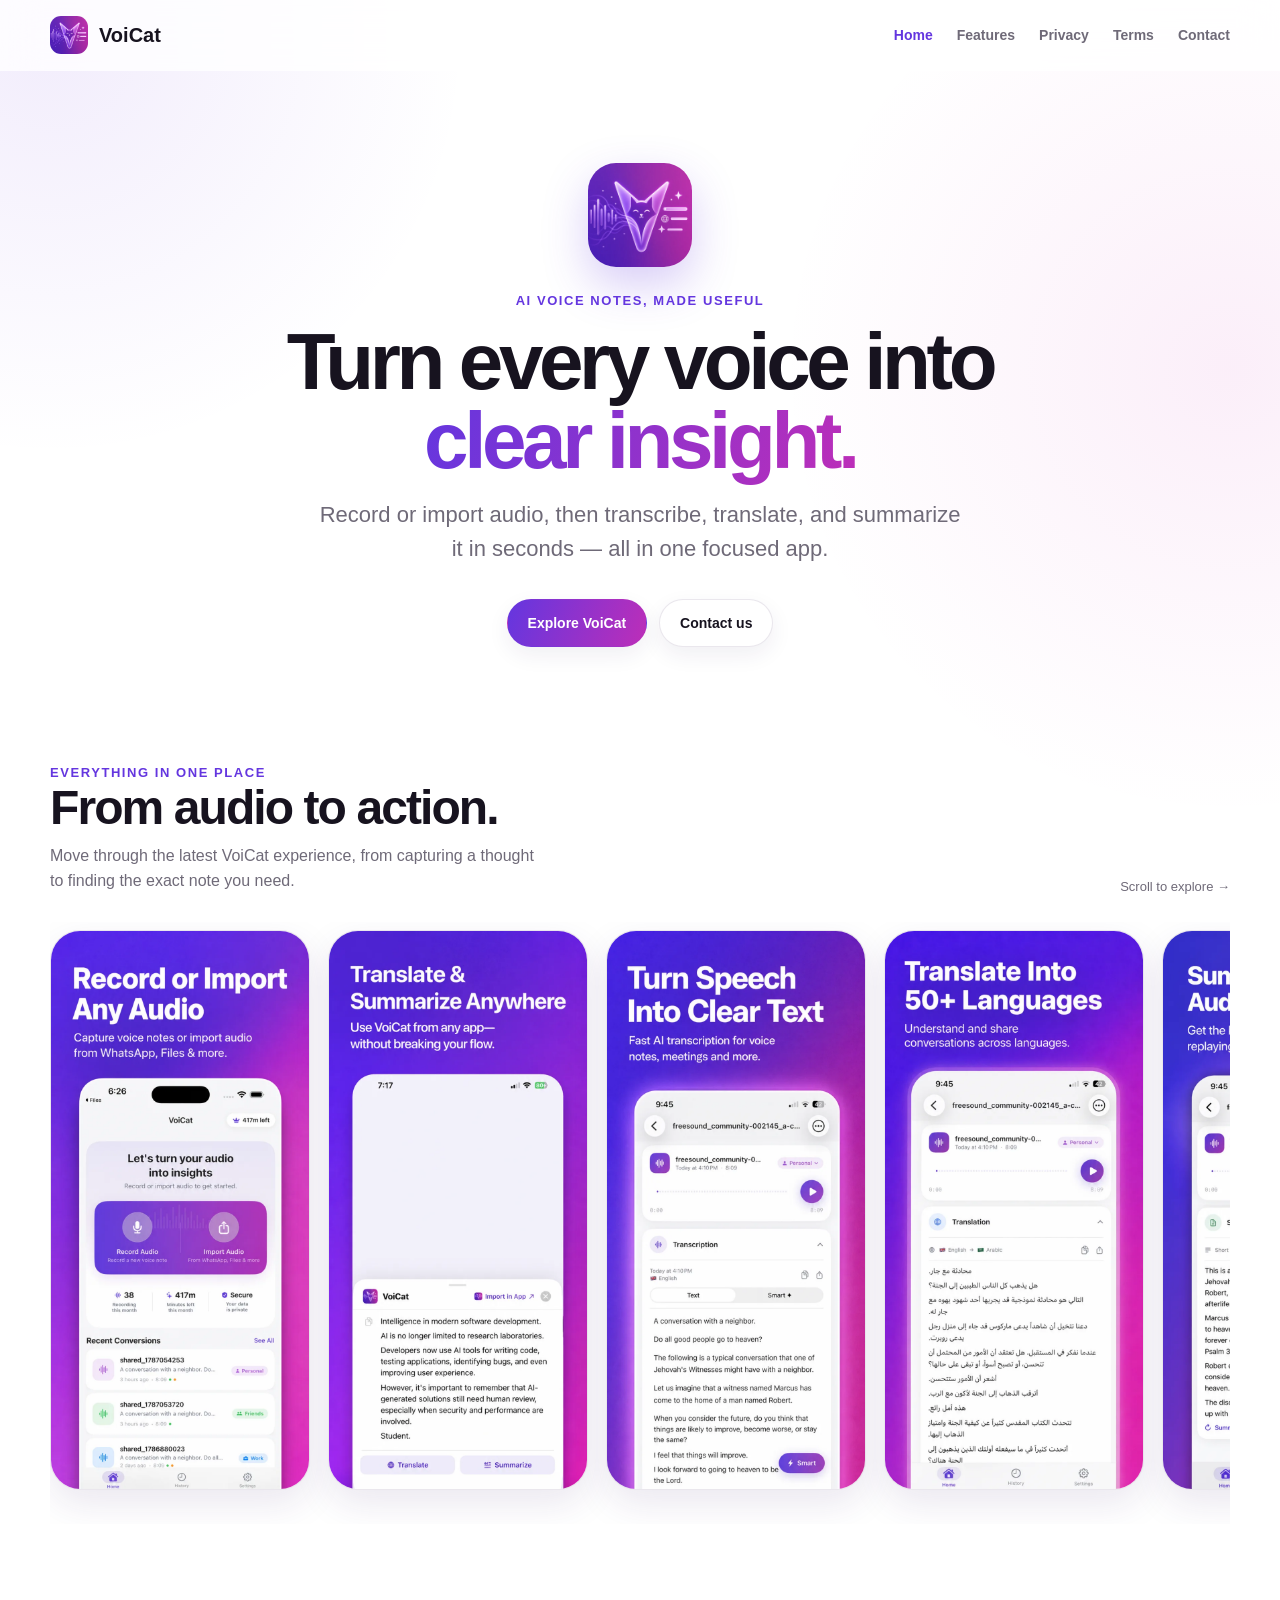
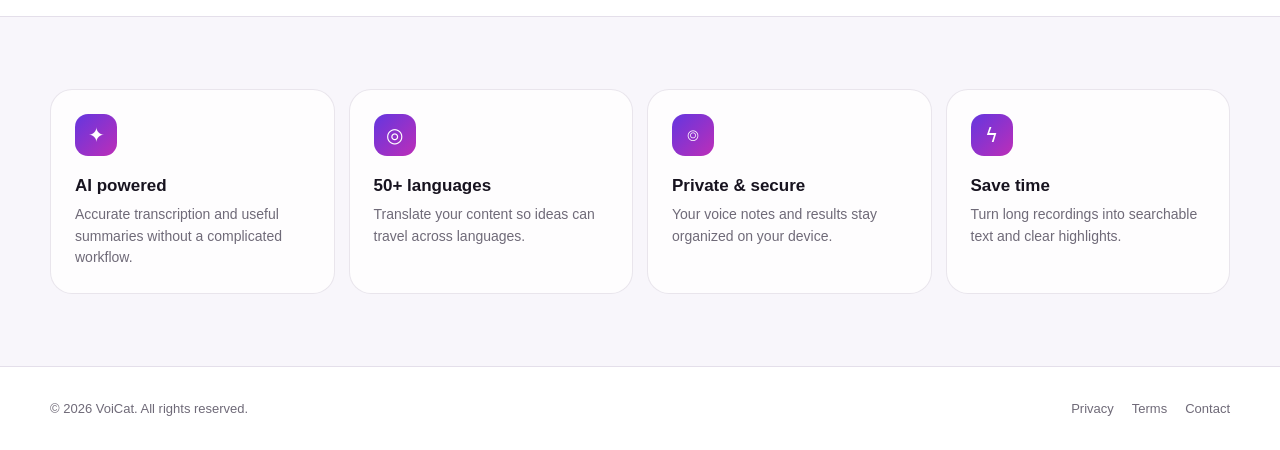
==== index.html @ 08f3bf91 "Add files via upload" ====
<!doctype html>
<html lang="en">
<head>
  <meta charset="utf-8">
  <meta name="viewport" content="width=device-width, initial-scale=1">
  <meta name="description" content="VoiCat turns voice notes into accurate transcripts, translations, and useful summaries.">
  <meta name="theme-color" content="#6b35df">
  <title>VoiCat — AI Voice Notes</title>
  <style>
    :root {
      --ink: #17131f;
      --muted: #6f6a78;
      --purple: #6436df;
      --pink: #bd2eb8;
      --line: rgba(63, 42, 91, .11);
      --paper: #fff;
      --soft: #f8f6fb;
      --shadow: 0 22px 55px rgba(77, 42, 143, .14);
    }

    * { box-sizing: border-box; }
    html { scroll-behavior: smooth; }
    body {
      margin: 0;
      color: var(--ink);
      background:
        radial-gradient(circle at 4% 2%, rgba(112, 55, 223, .09), transparent 26rem),
        radial-gradient(circle at 96% 18%, rgba(206, 45, 180, .08), transparent 28rem),
        var(--paper);
      font-family: -apple-system, BlinkMacSystemFont, "SF Pro Display", "Segoe UI", sans-serif;
      -webkit-font-smoothing: antialiased;
    }

    a { color: inherit; }
    img { display: block; max-width: 100%; }
    .wrap { width: min(1180px, calc(100% - 40px)); margin-inline: auto; }

    .nav {
      position: sticky;
      top: 0;
      z-index: 20;
      border-bottom: 1px solid transparent;
      background: rgba(255, 255, 255, .78);
      backdrop-filter: blur(18px);
      transition: border-color .2s ease, box-shadow .2s ease;
    }
    .nav.scrolled { border-color: var(--line); box-shadow: 0 8px 28px rgba(36, 20, 66, .06); }
    .nav-inner { min-height: 70px; display: flex; align-items: center; justify-content: space-between; gap: 24px; }
    .brand { display: inline-flex; align-items: center; gap: 11px; font-size: 20px; font-weight: 800; text-decoration: none; }
    .brand img { width: 38px; height: 38px; border-radius: 11px; }
    .nav-links { display: flex; align-items: center; gap: 24px; }
    .nav-links a { color: var(--muted); font-size: 14px; font-weight: 600; text-decoration: none; transition: color .2s ease; }
    .nav-links a:hover, .nav-links a.active { color: var(--purple); }

    .hero { padding: 92px 0 74px; text-align: center; }
    .hero-icon { width: 104px; height: 104px; margin: 0 auto 26px; border-radius: 28px; box-shadow: 0 18px 45px rgba(100, 54, 223, .25); }
    .eyebrow { color: var(--purple); font-size: 13px; font-weight: 800; letter-spacing: .12em; text-transform: uppercase; }
    h1 { max-width: 820px; margin: 14px auto 18px; font-size: clamp(46px, 7vw, 80px); line-height: .99; letter-spacing: -.055em; }
    .gradient-text { color: var(--purple); background: linear-gradient(110deg, var(--purple), var(--pink)); -webkit-background-clip: text; background-clip: text; -webkit-text-fill-color: transparent; }
    .lead { max-width: 650px; margin: 0 auto; color: var(--muted); font-size: clamp(18px, 2vw, 22px); line-height: 1.55; }
    .hero-actions { display: flex; justify-content: center; flex-wrap: wrap; gap: 12px; margin-top: 32px; }
    .button { display: inline-flex; align-items: center; justify-content: center; min-height: 48px; padding: 0 20px; border: 1px solid var(--line); border-radius: 999px; background: white; font-size: 14px; font-weight: 750; text-decoration: none; box-shadow: 0 8px 22px rgba(42, 22, 78, .07); transition: transform .2s ease, box-shadow .2s ease, border-color .2s ease; }
    .button.primary { color: white; border-color: transparent; background: linear-gradient(110deg, var(--purple), var(--pink)); }
    .button:hover { transform: translateY(-2px); border-color: rgba(100, 54, 223, .35); box-shadow: 0 14px 28px rgba(72, 39, 132, .13); }

    .features { padding: 44px 0 92px; }
    .section-head { display: flex; align-items: end; justify-content: space-between; gap: 30px; margin-bottom: 28px; }
    .section-head h2 { margin: 0 0 8px; font-size: clamp(30px, 4vw, 48px); letter-spacing: -.04em; }
    .section-head p { max-width: 500px; margin: 0; color: var(--muted); line-height: 1.6; }
    .scroll-hint { flex: none; color: var(--muted); font-size: 13px; }
    .showcase { display: grid; grid-auto-flow: column; grid-auto-columns: minmax(260px, 340px); gap: 18px; overflow-x: auto; padding: 8px 2px 34px; scroll-snap-type: x mandatory; scrollbar-width: thin; scrollbar-color: rgba(100, 54, 223, .35) transparent; }
    .screen-card { position: relative; overflow: hidden; border: 1px solid var(--line); border-radius: 30px; background: white; box-shadow: 0 14px 36px rgba(58, 31, 107, .1); scroll-snap-align: start; transition: transform .25s ease, box-shadow .25s ease; }
    .screen-card:hover { transform: translateY(-7px); box-shadow: var(--shadow); }
    .screen-card img { width: 100%; height: auto; }

    .benefits { border-block: 1px solid var(--line); background: var(--soft); padding: 72px 0; }
    .benefit-grid { display: grid; grid-template-columns: repeat(4, 1fr); gap: 14px; }
    .benefit { min-height: 170px; padding: 24px; border: 1px solid var(--line); border-radius: 22px; background: rgba(255, 255, 255, .76); transition: transform .2s ease, background .2s ease; }
    .benefit:hover { transform: translateY(-3px); background: white; }
    .benefit-icon { width: 42px; height: 42px; display: grid; place-items: center; margin-bottom: 20px; border-radius: 13px; color: white; background: linear-gradient(135deg, var(--purple), var(--pink)); font-size: 20px; }
    .benefit h3 { margin: 0 0 8px; font-size: 17px; }
    .benefit p { margin: 0; color: var(--muted); font-size: 14px; line-height: 1.55; }

    footer { padding: 34px 0; }
    .footer-inner { display: flex; justify-content: space-between; align-items: center; gap: 20px; color: var(--muted); font-size: 13px; }
    .footer-links { display: flex; flex-wrap: wrap; gap: 18px; }
    .footer-links a { text-decoration: none; }
    .footer-links a:hover { color: var(--purple); }

    @media (max-width: 780px) {
      .wrap { width: min(100% - 28px, 1180px); }
      .nav-inner { flex-wrap: wrap; padding: 10px 0; }
      .nav-links { order: 2; width: 100%; justify-content: space-between; gap: 10px; }
      .hero { padding: 66px 0 50px; }
      .section-head { display: block; }
      .scroll-hint { display: block; margin-top: 14px; }
      .benefit-grid { grid-template-columns: repeat(2, 1fr); }
    }
    @media (max-width: 480px) {
      .nav-inner { min-height: 62px; }
      .brand span { font-size: 18px; }
      .brand img { width: 34px; height: 34px; }
      .nav-links a { font-size: 13px; }
      .hero-icon { width: 88px; height: 88px; border-radius: 24px; }
      .showcase { grid-auto-columns: 82%; }
      .benefit-grid { grid-template-columns: 1fr; }
      .footer-inner { align-items: flex-start; flex-direction: column; }
    }
    @media (prefers-reduced-motion: reduce) {
      html { scroll-behavior: auto; }
      *, *::before, *::after { transition-duration: .01ms !important; }
    }
  </style>
</head>
<body>
  <header class="nav" id="nav">
    <div class="wrap nav-inner">
      <a class="brand" href="#top" aria-label="VoiCat home">
        <img src="assets/voicat-icon.webp" alt="" width="38" height="38">
        <span>VoiCat</span>
      </a>
      <nav class="nav-links" aria-label="Main navigation">
        <a href="index.html" class="active" aria-current="page">Home</a>
        <a href="#features">Features</a>
        <a href="privacy.html">Privacy</a>
        <a href="terms.html">Terms</a>
        <a href="contact.html">Contact</a>
      </nav>
    </div>
  </header>

  <main id="top">
    <section class="hero wrap">
      <img class="hero-icon" src="assets/voicat-icon.webp" alt="VoiCat app icon" width="104" height="104">
      <div class="eyebrow">AI voice notes, made useful</div>
      <h1>Turn every voice into <span class="gradient-text">clear insight.</span></h1>
      <p class="lead">Record or import audio, then transcribe, translate, and summarize it in seconds — all in one focused app.</p>
      <div class="hero-actions">
        <a class="button primary" href="#features">Explore VoiCat</a>
        <a class="button" href="contact.html">Contact us</a>
      </div>
    </section>

    <section class="features" id="features">
      <div class="wrap">
        <div class="section-head">
          <div>
            <div class="eyebrow">Everything in one place</div>
            <h2>From audio to action.</h2>
            <p>Move through the latest VoiCat experience, from capturing a thought to finding the exact note you need.</p>
          </div>
          <span class="scroll-hint">Scroll to explore →</span>
        </div>

        <div class="showcase" aria-label="VoiCat app screenshots">
          <article class="screen-card"><img src="assets/01-record-import.webp" alt="Record or import audio in VoiCat" width="770" height="1666" loading="eager"></article>
          <article class="screen-card"><img src="assets/02-extension.webp" alt="Import audio with the VoiCat share extension" width="770" height="1666" loading="lazy"></article>
          <article class="screen-card"><img src="assets/03-transcription.webp" alt="Accurate AI transcription in VoiCat" width="770" height="1666" loading="lazy"></article>
          <article class="screen-card"><img src="assets/04-translation.webp" alt="Translate notes into more than 50 languages" width="770" height="1666" loading="lazy"></article>
          <article class="screen-card"><img src="assets/05-summary.webp" alt="Create quick AI summaries in VoiCat" width="770" height="1666" loading="lazy"></article>
          <article class="screen-card"><img src="assets/06-organize-private.webp" alt="Organize voice notes privately in VoiCat" width="770" height="1666" loading="lazy"></article>
        </div>
      </div>
    </section>

    <section class="benefits" aria-label="Key benefits">
      <div class="wrap benefit-grid">
        <article class="benefit"><div class="benefit-icon" aria-hidden="true">✦</div><h3>AI powered</h3><p>Accurate transcription and useful summaries without a complicated workflow.</p></article>
        <article class="benefit"><div class="benefit-icon" aria-hidden="true">◎</div><h3>50+ languages</h3><p>Translate your content so ideas can travel across languages.</p></article>
        <article class="benefit"><div class="benefit-icon" aria-hidden="true">⌾</div><h3>Private & secure</h3><p>Your voice notes and results stay organized on your device.</p></article>
        <article class="benefit"><div class="benefit-icon" aria-hidden="true">ϟ</div><h3>Save time</h3><p>Turn long recordings into searchable text and clear highlights.</p></article>
      </div>
    </section>
  </main>

  <footer>
    <div class="wrap footer-inner">
      <span>© 2026 VoiCat. All rights reserved.</span>
      <div class="footer-links">
        <a href="privacy.html">Privacy</a>
        <a href="terms.html">Terms</a>
        <a href="contact.html">Contact</a>
      </div>
    </div>
  </footer>

  <script>
    const nav = document.querySelector('#nav');
    const updateNav = () => nav.classList.toggle('scrolled', window.scrollY > 10);
    const homeLink = document.querySelector('.nav-links a[href="index.html"]');
    const featuresLink = document.querySelector('.nav-links a[href="#features"]');
    const setHomeSection = (section) => {
      homeLink.classList.toggle('active', section === 'home');
      featuresLink.classList.toggle('active', section === 'features');
      homeLink.toggleAttribute('aria-current', section === 'home');
      featuresLink.toggleAttribute('aria-current', section === 'features');
    };
    const featuresObserver = new IntersectionObserver(([entry]) => {
      setHomeSection(entry.isIntersecting ? 'features' : 'home');
    }, { rootMargin: '-30% 0px -55% 0px' });
    featuresObserver.observe(document.querySelector('#features'));
    updateNav();
    window.addEventListener('scroll', updateNav, { passive: true });
  </script>
</body>
</html>
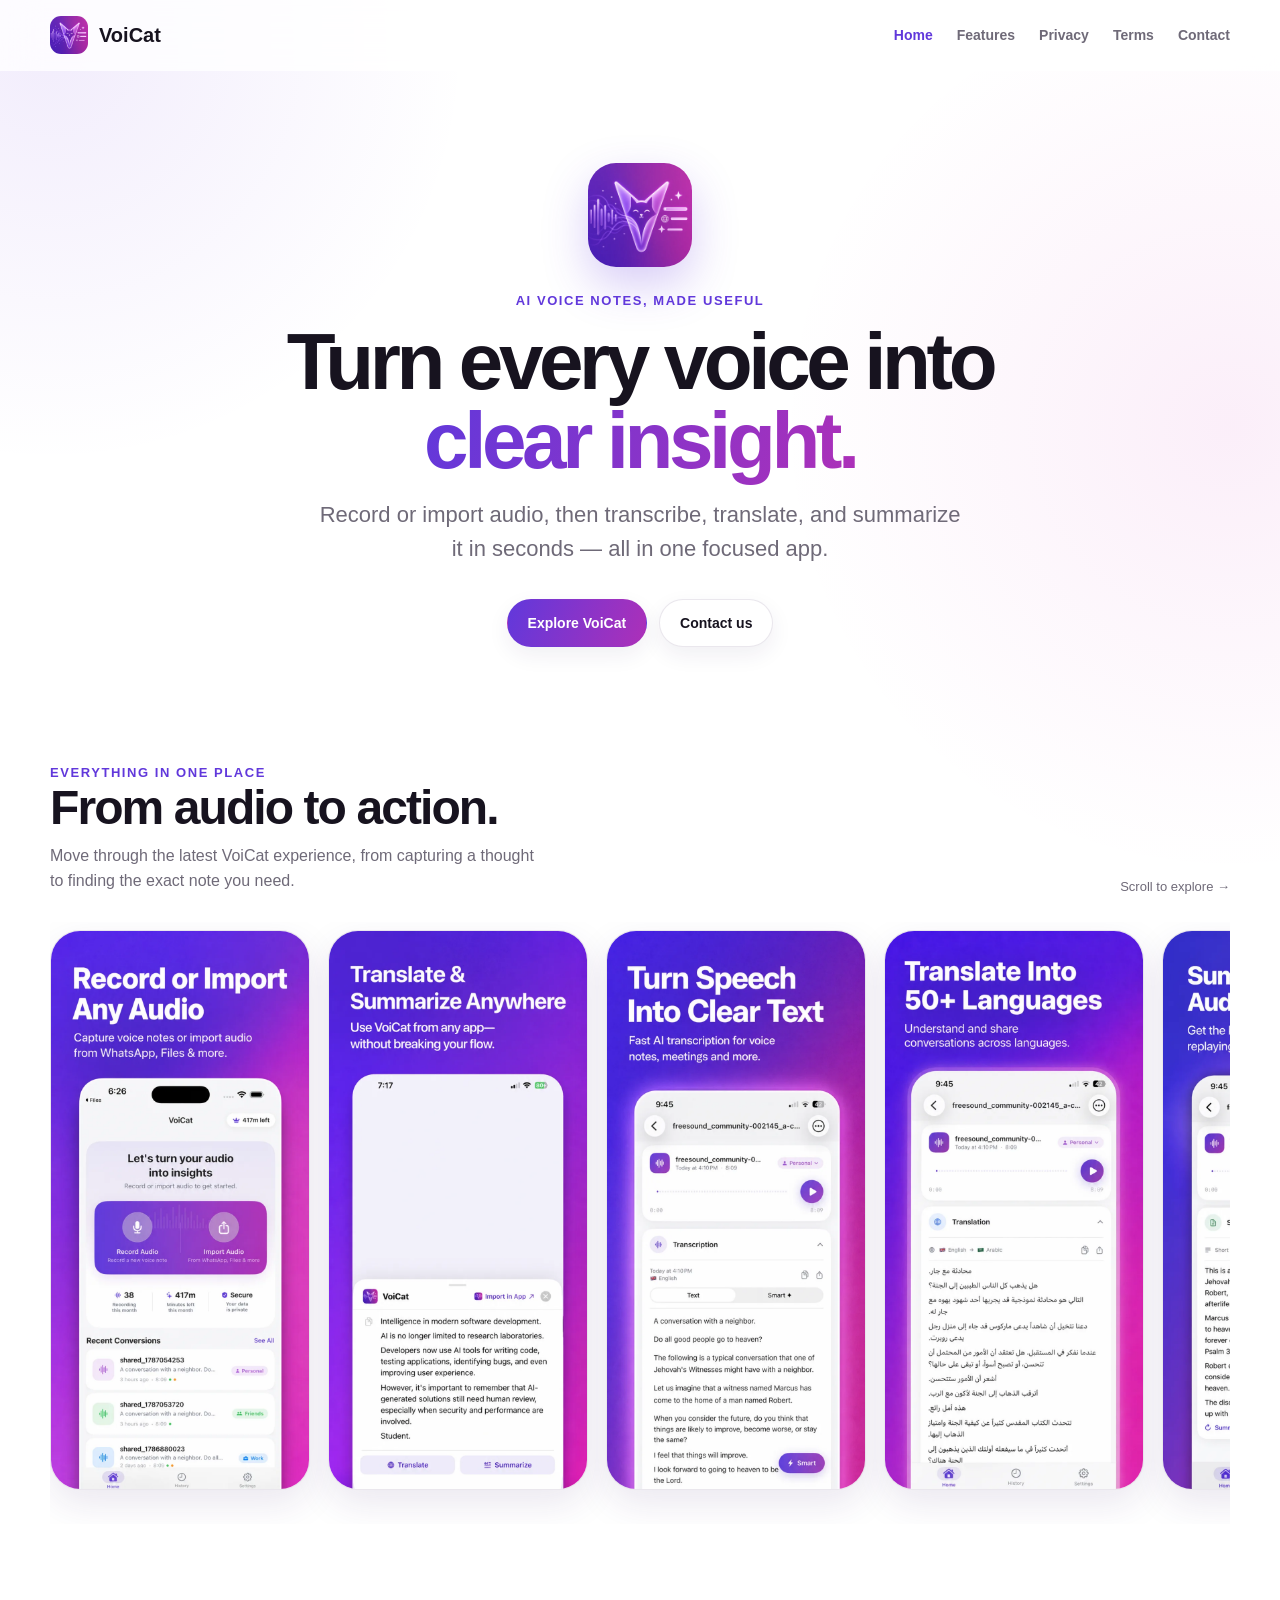
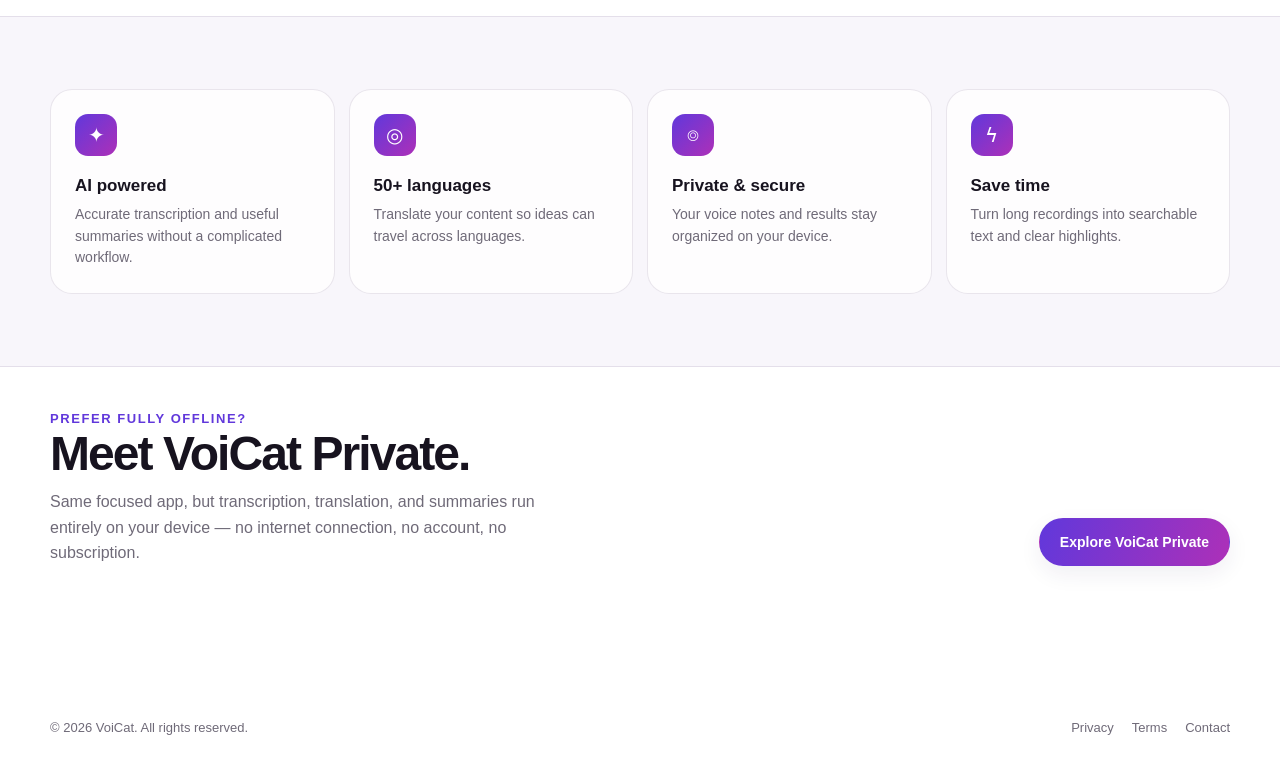
==== commit 60ca0117: "Add VoiCat Private site, rework main site styling, keep private branding separate - Add private/ (la" ====
--- a/index.html
+++ b/index.html
@@ -4,14 +4,14 @@
   <meta charset="utf-8">
   <meta name="viewport" content="width=device-width, initial-scale=1">
   <meta name="description" content="VoiCat turns voice notes into accurate transcripts, translations, and useful summaries.">
-  <meta name="theme-color" content="#6b35df">
+  <meta name="theme-color" content="#6138DB">
   <title>VoiCat — AI Voice Notes</title>
   <style>
     :root {
       --ink: #17131f;
       --muted: #6f6a78;
-      --purple: #6436df;
-      --pink: #bd2eb8;
+      --purple: #6138DB;
+      --pink: #AD30B8;
       --line: rgba(63, 42, 91, .11);
       --paper: #fff;
       --soft: #f8f6fb;
@@ -169,6 +169,17 @@
         <article class="benefit"><div class="benefit-icon" aria-hidden="true">◎</div><h3>50+ languages</h3><p>Translate your content so ideas can travel across languages.</p></article>
         <article class="benefit"><div class="benefit-icon" aria-hidden="true">⌾</div><h3>Private & secure</h3><p>Your voice notes and results stay organized on your device.</p></article>
         <article class="benefit"><div class="benefit-icon" aria-hidden="true">ϟ</div><h3>Save time</h3><p>Turn long recordings into searchable text and clear highlights.</p></article>
+      </div>
+    </section>
+
+    <section class="features wrap" aria-label="VoiCat Private">
+      <div class="section-head">
+        <div>
+          <div class="eyebrow">Prefer fully offline?</div>
+          <h2>Meet VoiCat Private.</h2>
+          <p>Same focused app, but transcription, translation, and summaries run entirely on your device — no internet connection, no account, no subscription.</p>
+        </div>
+        <a class="button primary" href="private/index.html">Explore VoiCat Private</a>
       </div>
     </section>
   </main>
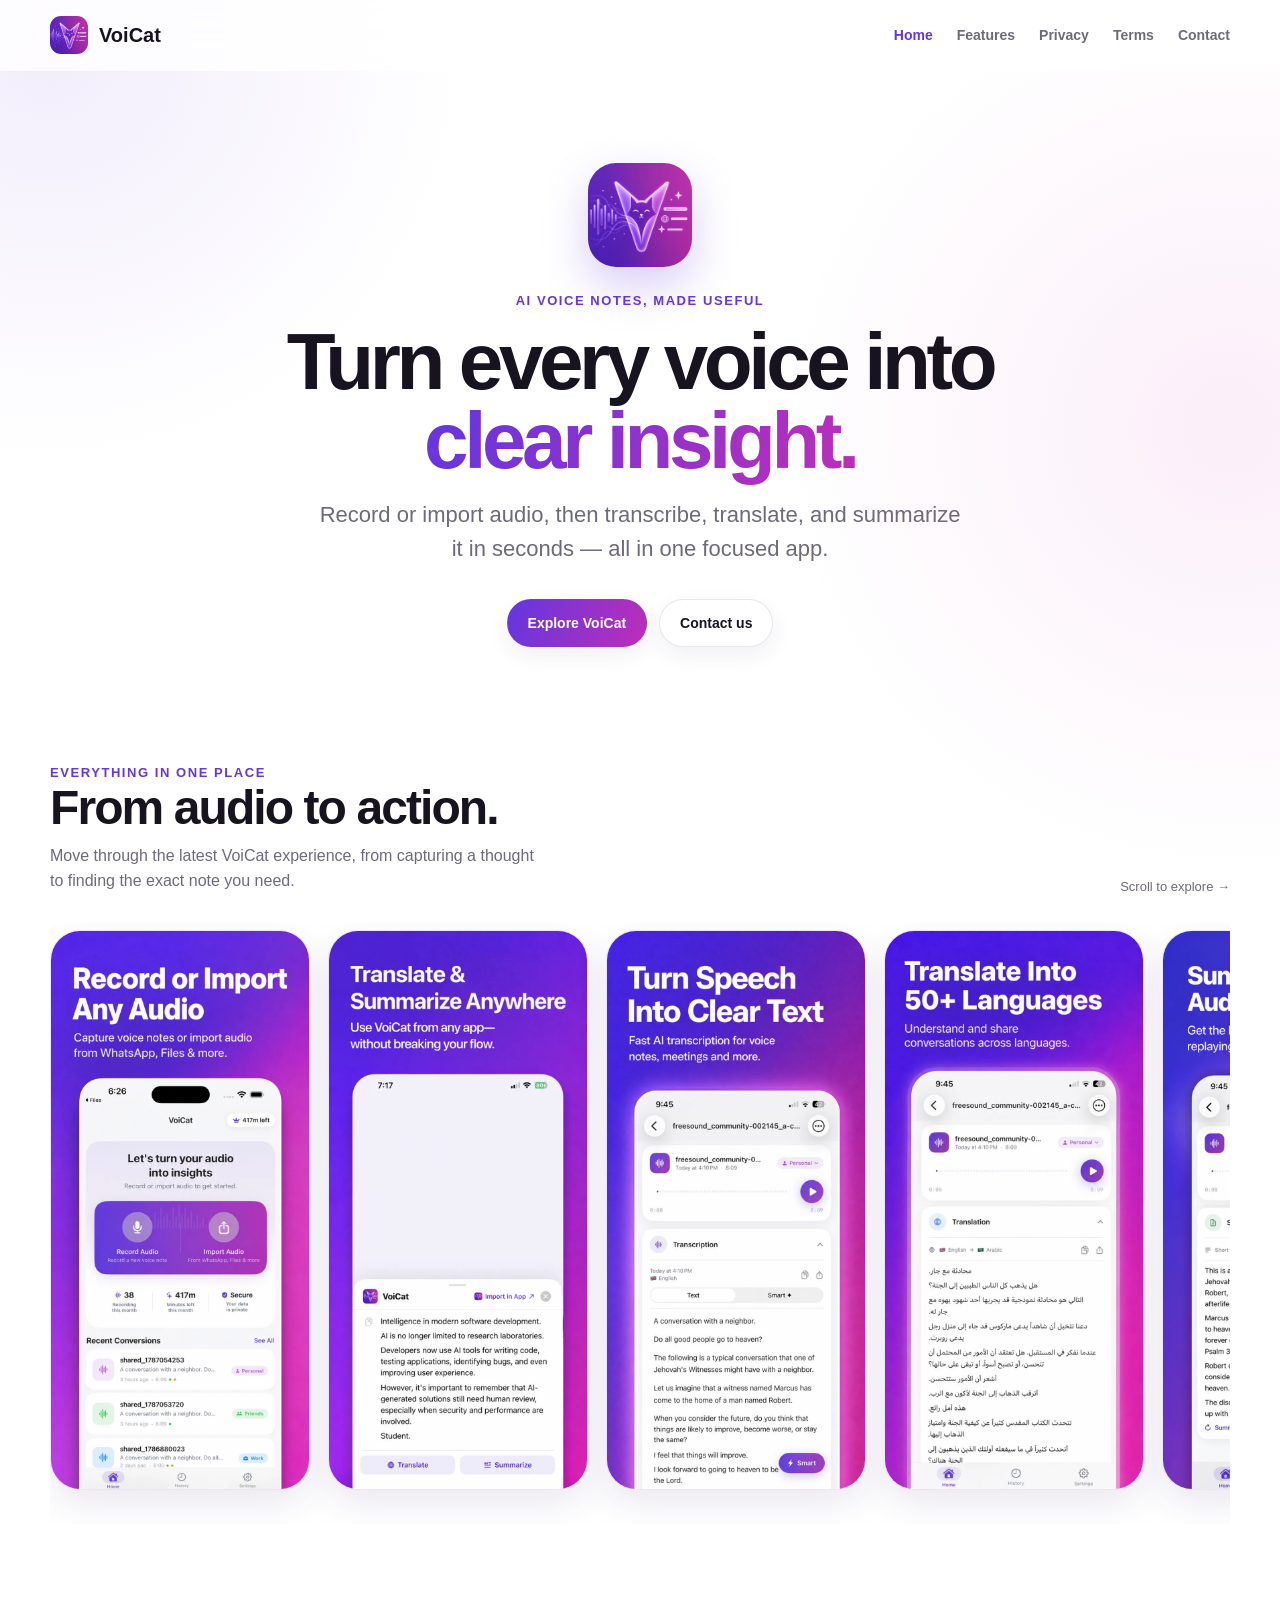
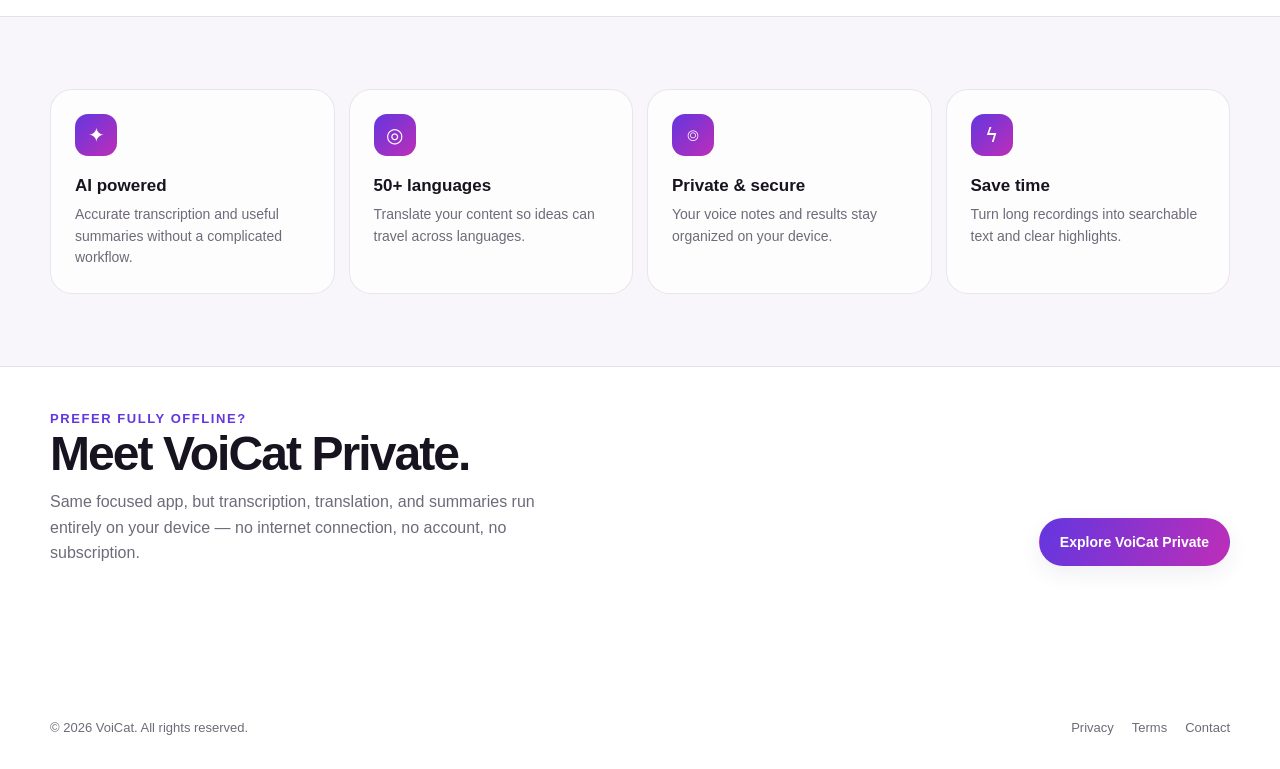
==== commit f9f30877: "Fix brand purple to match live site, add CNAME and app-ads.txt - legal.css/index.html had drifted to" ====
--- a/index.html
+++ b/index.html
@@ -4,14 +4,14 @@
   <meta charset="utf-8">
   <meta name="viewport" content="width=device-width, initial-scale=1">
   <meta name="description" content="VoiCat turns voice notes into accurate transcripts, translations, and useful summaries.">
-  <meta name="theme-color" content="#6138DB">
+  <meta name="theme-color" content="#6b35df">
   <title>VoiCat — AI Voice Notes</title>
   <style>
     :root {
       --ink: #17131f;
       --muted: #6f6a78;
-      --purple: #6138DB;
-      --pink: #AD30B8;
+      --purple: #6436df;
+      --pink: #bd2eb8;
       --line: rgba(63, 42, 91, .11);
       --paper: #fff;
       --soft: #f8f6fb;
